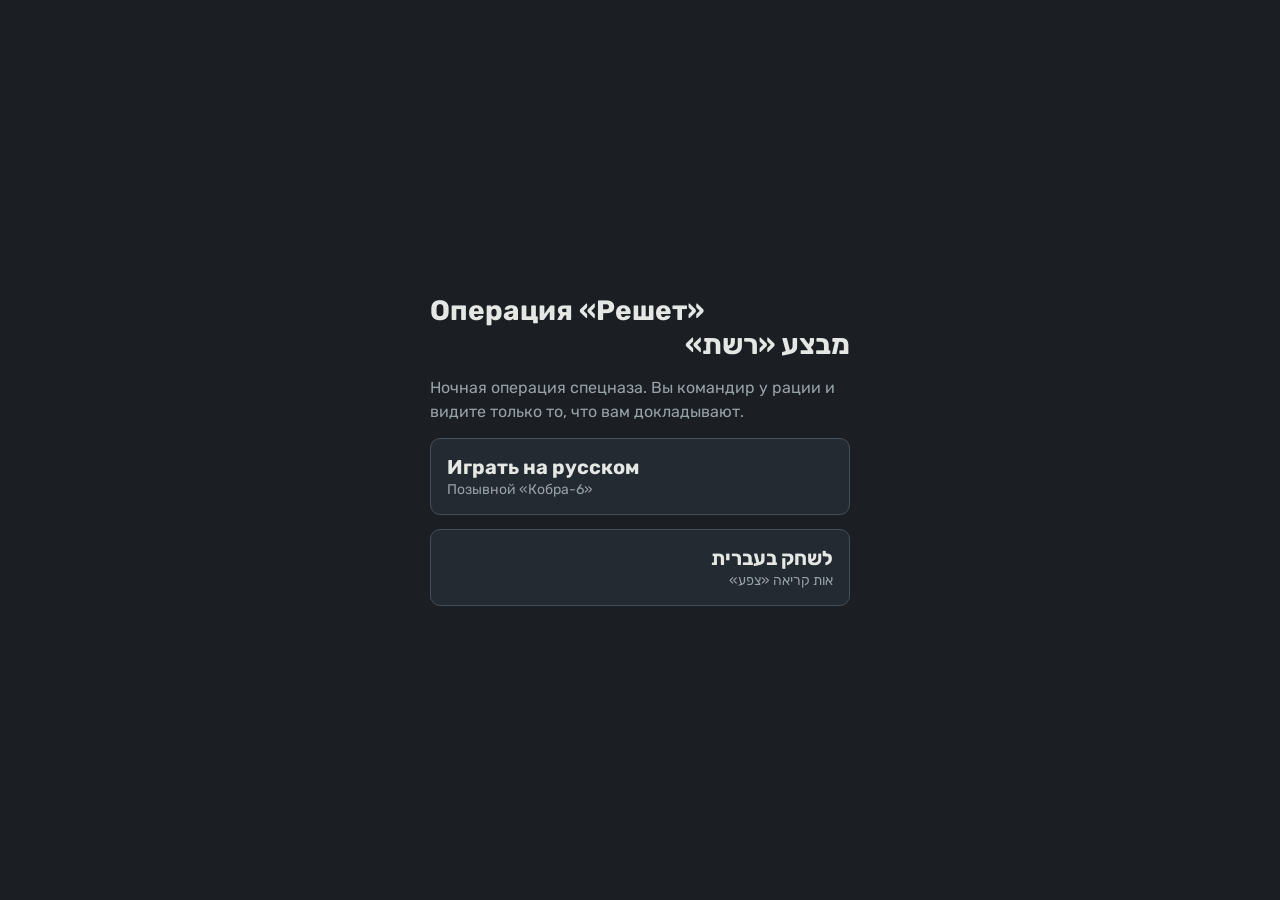
==== index.html @ f1289db4 "Операция «Решет»: русская и ивритская версии игры Ночная тактическая игра «командир у рации»: штаб у" ====
<!doctype html>
<html lang="ru">
<head>
<meta charset="utf-8">
<meta name="viewport" content="width=device-width, initial-scale=1, viewport-fit=cover">
<meta name="theme-color" content="#1b1f24">
<title>Операция Решет · מבצע רשת</title>
<link rel="preconnect" href="https://fonts.googleapis.com">
<link rel="stylesheet" href="https://fonts.googleapis.com/css2?family=Rubik:wght@400;700&display=swap">
<style>
:root{--bg:#1b1f24;--panel:#242a31;--line:#444e59;--ink:#e4e7e3;--mute:#97a1a8;--amber:#e9b04a;color-scheme:dark}
*{box-sizing:border-box}
html,body{height:100%}
body{margin:0;background:var(--bg);color:var(--ink);font-family:'Rubik',Arial,sans-serif;display:grid;place-items:center;padding:24px max(16px,env(safe-area-inset-right,0px)) 24px max(16px,env(safe-area-inset-left,0px))}
main{width:100%;max-width:420px;display:flex;flex-direction:column;gap:14px}
h1{margin:0;font-size:28px;line-height:1.2}
p{margin:0;color:var(--mute);line-height:1.5}
a{display:flex;flex-direction:column;gap:2px;text-decoration:none;color:var(--ink);background:var(--panel);border:1px solid var(--line);border-radius:10px;padding:16px}
a:hover,a:focus-visible{border-color:var(--amber);outline:none}
a b{font-size:20px}
a span{color:var(--mute);font-size:14px}
.he{direction:rtl;text-align:right}
</style>
</head>
<body>
<main>
  <h1>Операция «Решет»<br><span class="he" style="display:block">מבצע «רשת»</span></h1>
  <p>Ночная операция спецназа. Вы командир у рации и видите только то, что вам докладывают.</p>
  <a href="ru/"><b>Играть на русском</b><span>Позывной «Кобра-6»</span></a>
  <a href="he/" class="he" lang="he"><b>לשחק בעברית</b><span>אות קריאה «צפע»</span></a>
</main>
</body>
</html>
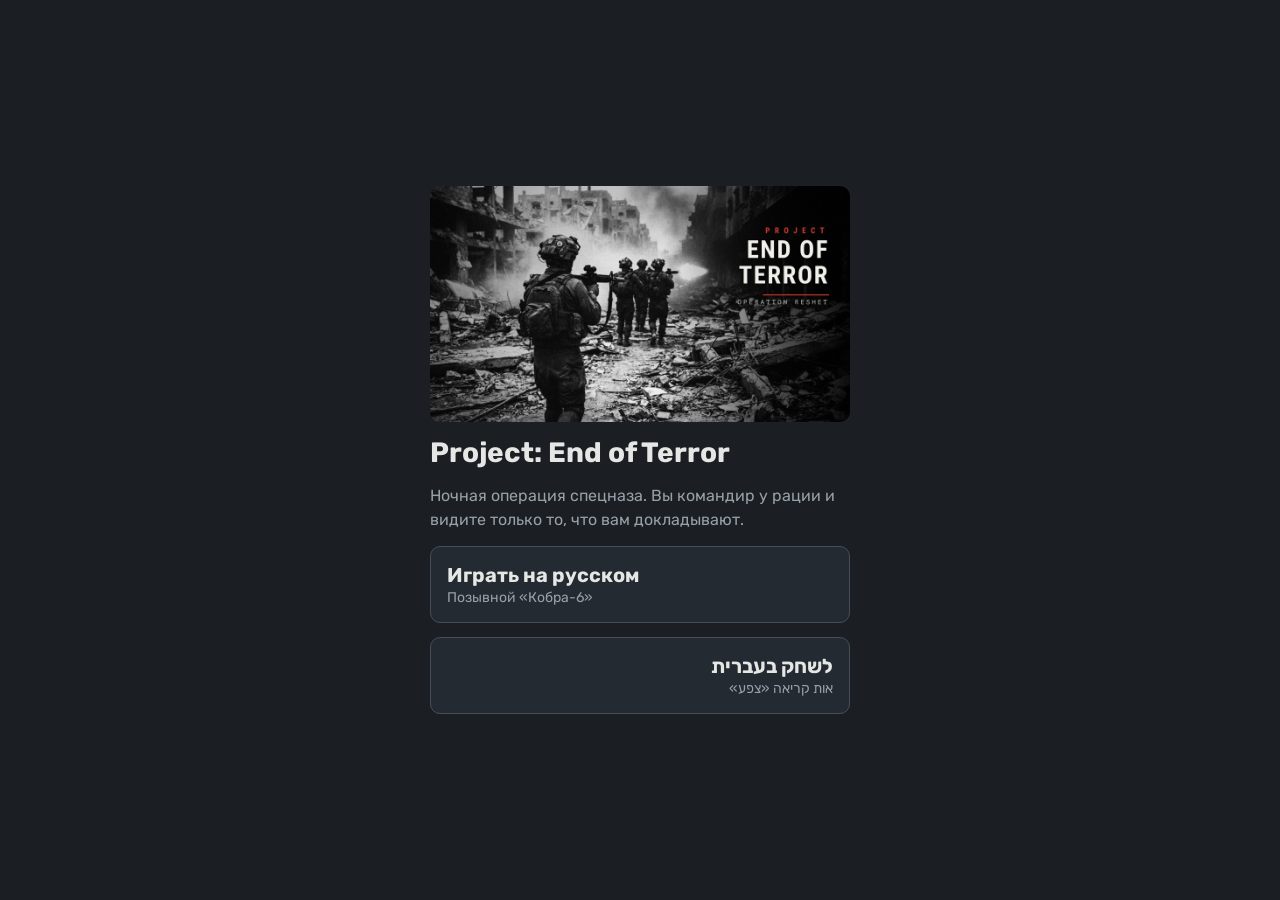
==== commit f3a4ba4b: "Заставка «Project: End of Terror» При запуске игры — чёрно-белая заставка: изображение автора проект" ====
--- a/index.html
+++ b/index.html
@@ -4,7 +4,7 @@
 <meta charset="utf-8">
 <meta name="viewport" content="width=device-width, initial-scale=1, viewport-fit=cover">
 <meta name="theme-color" content="#1b1f24">
-<title>Операция Решет · מבצע רשת</title>
+<title>Project: End of Terror</title>
 <link rel="preconnect" href="https://fonts.googleapis.com">
 <link rel="stylesheet" href="https://fonts.googleapis.com/css2?family=Rubik:wght@400;700&display=swap">
 <style>
@@ -24,7 +24,8 @@
 </head>
 <body>
 <main>
-  <h1>Операция «Решет»<br><span class="he" style="display:block">מבצע «רשת»</span></h1>
+  <img src="art/splash-1920x1080.jpg" alt="" style="width:100%;border-radius:10px;display:block">
+  <h1>Project: End of Terror</h1>
   <p>Ночная операция спецназа. Вы командир у рации и видите только то, что вам докладывают.</p>
   <a href="ru/"><b>Играть на русском</b><span>Позывной «Кобра-6»</span></a>
   <a href="he/" class="he" lang="he"><b>לשחק בעברית</b><span>אות קריאה «צפע»</span></a>
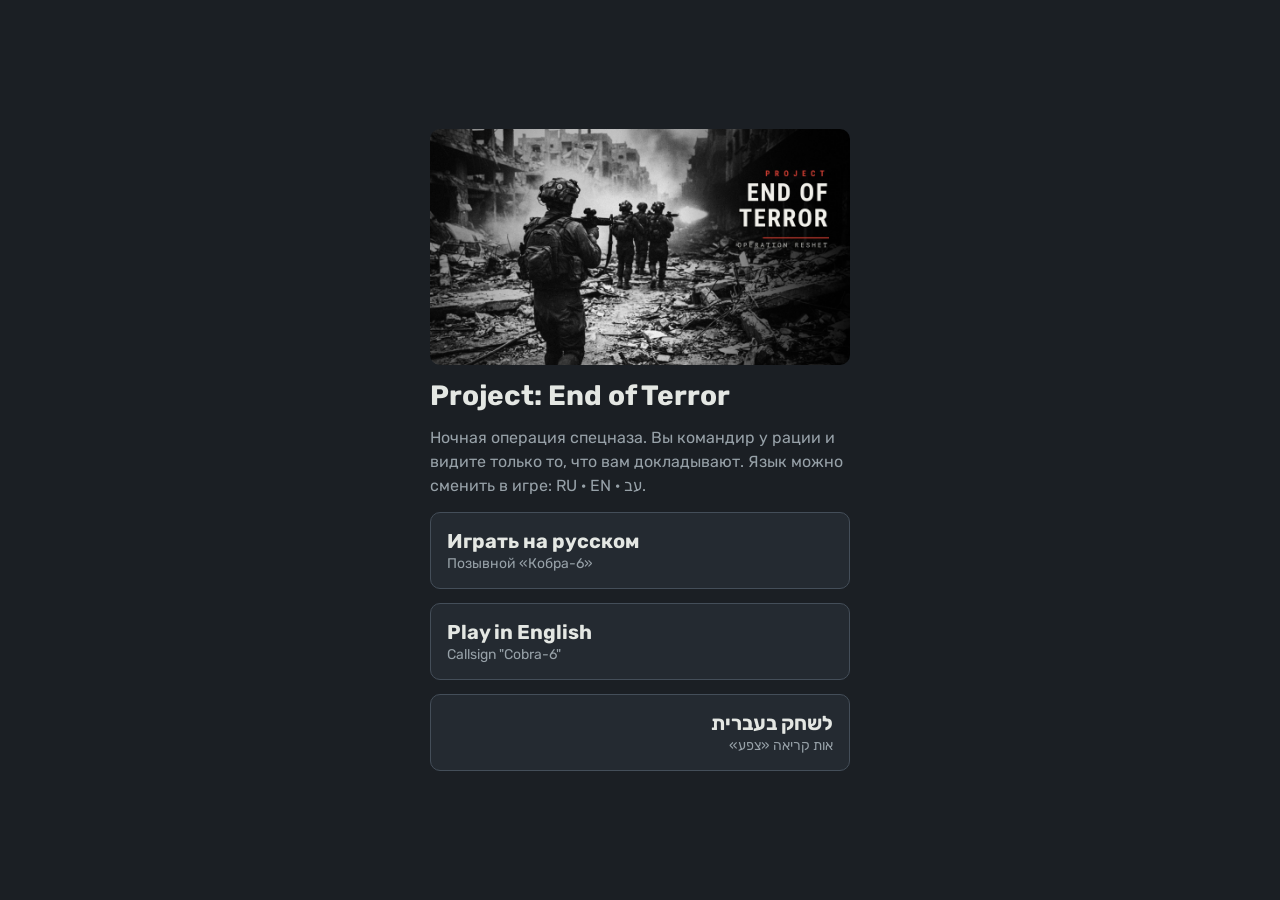
==== commit c266c0e4: "Одна игра на трёх языках: русский, английский, иврит Добавлен английский: все фразы рации, приказы, " ====
--- a/index.html
+++ b/index.html
@@ -26,8 +26,9 @@
 <main>
   <img src="art/splash-1920x1080.jpg" alt="" style="width:100%;border-radius:10px;display:block">
   <h1>Project: End of Terror</h1>
-  <p>Ночная операция спецназа. Вы командир у рации и видите только то, что вам докладывают.</p>
+  <p>Ночная операция спецназа. Вы командир у рации и видите только то, что вам докладывают. Язык можно сменить в игре: RU · EN · עב.</p>
   <a href="ru/"><b>Играть на русском</b><span>Позывной «Кобра-6»</span></a>
+  <a href="en/" lang="en"><b>Play in English</b><span>Callsign "Cobra-6"</span></a>
   <a href="he/" class="he" lang="he"><b>לשחק בעברית</b><span>אות קריאה «צפע»</span></a>
 </main>
 </body>
